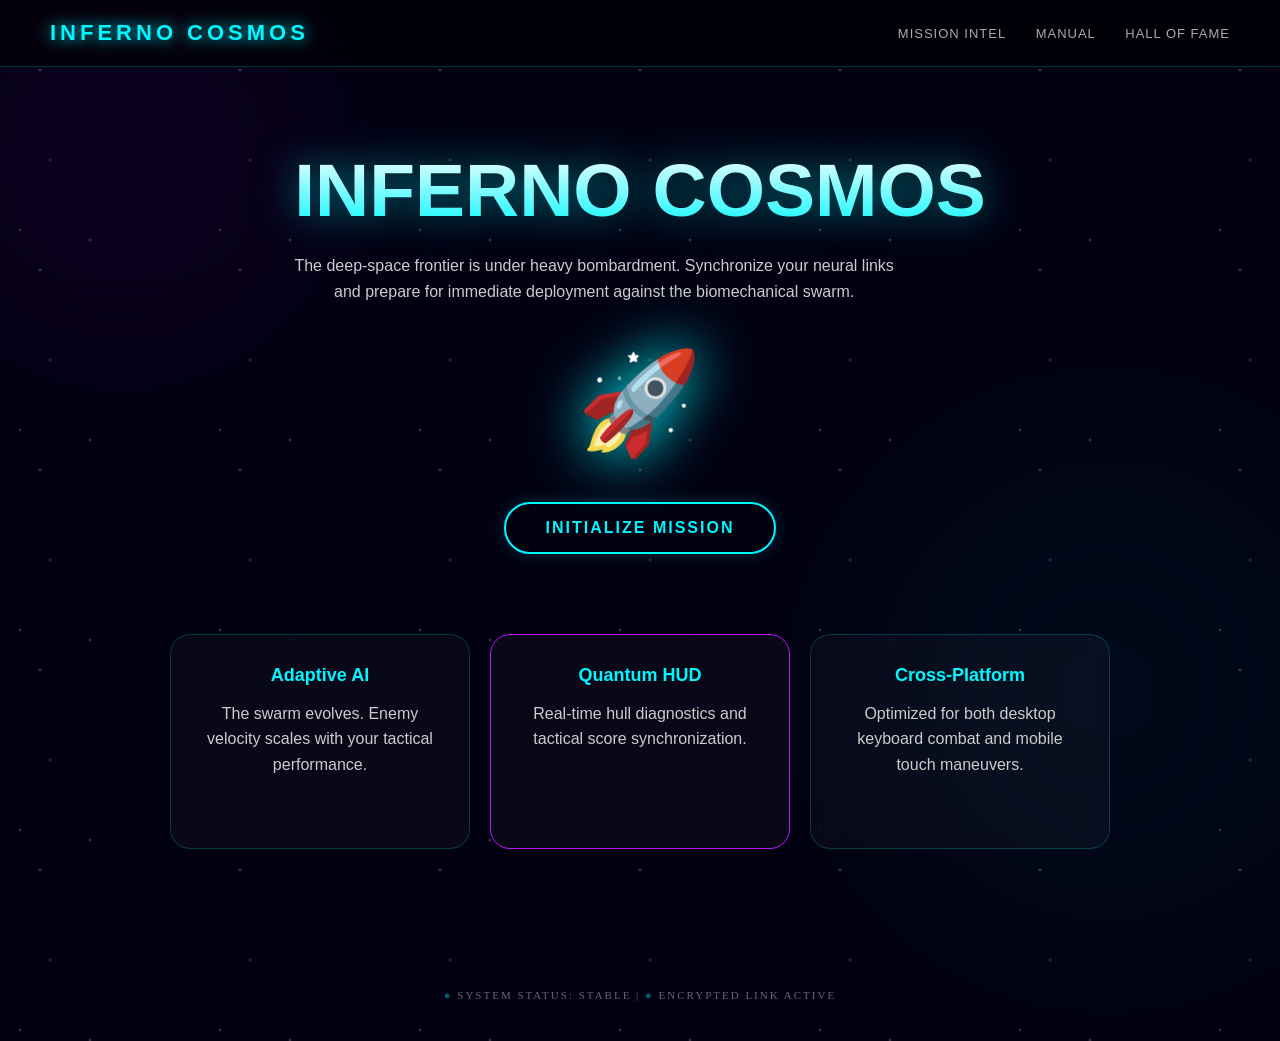
==== index.html @ 856f6557 "Update index.html" ====
<!DOCTYPE html>
<html lang="en">
<head>
    <meta charset="UTF-8">
    <meta name="viewport" content="width=device-width, initial-scale=1.0">
    <title>INFERNO COSMOS | Command Center</title>
    
    <link rel="stylesheet" href="style.css">
</head>
<body>

    <div class="orb orb1"></div>
    <div class="orb orb2"></div>

    <div class="navbar">
        <div class="logo">INFERNO COSMOS</div>
        <div class="nav-links">
            <a href="about.html">Mission Intel</a>
            <a href="controls.html">Manual</a>
            <a href="score.html">Hall of Fame</a>
        </div>
    </div>

    <section class="hero">
        <div class="hero-content">
            <h1>INFERNO COSMOS</h1>
            <p>
                The deep-space frontier is under heavy bombardment. 
                Synchronize your neural links and prepare for immediate deployment 
                against the biomechanical swarm.
            </p>
            
            <div class="jet-preview" style="margin: 40px auto; font-size: 100px; filter: drop-shadow(0 0 30px #00f7ff); animation: float 4s ease-in-out infinite;">
                🚀
            </div>

            <a href="Game.html" style="text-decoration: none;">
                <button class="cta-btn">INITIALIZE MISSION</button>
            </a>
        </div>

        <div class="card-container" style="margin-top: 80px;">
            <div class="card">
                <h3>Adaptive AI</h3>
                <p>The swarm evolves. Enemy velocity scales with your tactical performance.</p>
            </div>
            
            <div class="card" style="border-color: #bc13fe;">
                <h3>Quantum HUD</h3>
                <p>Real-time hull diagnostics and tactical score synchronization.</p>
            </div>

            <div class="card">
                <h3>Cross-Platform</h3>
                <p>Optimized for both desktop keyboard combat and mobile touch maneuvers.</p>
            </div>
        </div>
    </section>

    <footer style="margin-top: 60px; padding-bottom: 40px; opacity: 0.4; font-family: 'Orbitron'; font-size: 11px; text-align: center; letter-spacing: 2px;">
        <span style="color: #00f7ff;">●</span> SYSTEM STATUS: STABLE | <span style="color: #00f7ff;">●</span> ENCRYPTED LINK ACTIVE
    </footer>

</body>
</html>
---- style.css ----
/* Update these in your style.css if they aren't already there */

.hero-content {
    max-width: 800px;
    margin: 0 auto;
    animation: fadeIn 1.5s ease-out;
}

@keyframes fadeIn {
    from { opacity: 0; transform: translateY(20px); }
    to { opacity: 1; transform: translateY(0); }
}

/* Add a breathing animation to the start button */
.cta-btn {
    animation: pulseGlow 2s infinite alternate;
}

@keyframes pulseGlow {
    from { box-shadow: 0 0 15px rgba(0, 247, 255, 0.4); }
    to { box-shadow: 0 0 35px rgba(0, 247, 255, 0.8); }
}

/* Ensure the hero text is super crisp */
.hero h1 {
    font-family: 'Orbitron', sans-serif;
    text-transform: uppercase;
    font-size: clamp(40px, 8vw, 80px); /* Responsive sizing */
}

/* 🚀 INFERNO COSMOS - GLOBAL THEME */
@import url('https://fonts.googleapis.com/css2?family=Orbitron:wght@400;700&display=swap');

:root {
  --neon-cyan: #00f7ff;
  --neon-purple: #bc13fe;
  --deep-space: #020111;
  --nebula: rgba(188, 19, 254, 0.15);
  --glass: rgba(255, 255, 255, 0.03);
  --border: rgba(0, 247, 255, 0.2);
}

* {
  margin: 0;
  padding: 0;
  box-sizing: border-box;
}

body {
  font-family: 'Orbitron', sans-serif;
  background: var(--deep-space);
  color: white;
  overflow-x: hidden;
  min-height: 100vh;
}

/* 🌌 DEEP SPACE BACKGROUND ANIMATION */
body::before {
  content: "";
  position: fixed;
  top: 0; left: 0;
  width: 200%; height: 200%;
  background-image: 
    radial-gradient(2px 2px at 20px 30px, #eee, rgba(0,0,0,0)),
    radial-gradient(2px 2px at 40px 70px, #fff, rgba(0,0,0,0)),
    radial-gradient(2px 2px at 50px 160px, #ddd, rgba(0,0,0,0)),
    radial-gradient(2px 2px at 90px 40px, #fff, rgba(0,0,0,0));
  background-size: 200px 200px;
  animation: spaceMove 100s linear infinite;
  opacity: 0.3;
  z-index: -3;
}

@keyframes spaceMove {
  from { transform: translateY(0); }
  to { transform: translateY(-50%); }
}

/* 💫 FLOATING NEBULA ORBS */
.orb {
  position: fixed;
  border-radius: 50%;
  filter: blur(80px);
  z-index: -2;
  opacity: 0.5;
  animation: drift 20s ease-in-out infinite alternate;
}

.orb1 {
  width: 500px; height: 500px;
  background: radial-gradient(circle, var(--nebula), transparent);
  top: -10%; left: -10%;
}

.orb2 {
  width: 600px; height: 600px;
  background: radial-gradient(circle, rgba(0, 247, 255, 0.1), transparent);
  bottom: -10%; right: -10%;
}

@keyframes drift {
  from { transform: translate(0, 0) scale(1); }
  to { transform: translate(50px, 100px) scale(1.1); }
}

/* ✨ CYBER NAVBAR */
.navbar {
  display: flex;
  justify-content: space-between;
  align-items: center;
  padding: 20px 50px;
  background: rgba(0, 0, 0, 0.5);
  backdrop-filter: blur(15px);
  border-bottom: 1px solid var(--border);
  position: sticky;
  top: 0;
  z-index: 100;
}

.logo {
  font-size: 22px;
  font-weight: 700;
  letter-spacing: 4px;
  color: var(--neon-cyan);
  text-shadow: 0 0 15px var(--neon-cyan);
}

.nav-links a {
  color: #aaa;
  text-decoration: none;
  margin-left: 25px;
  font-size: 13px;
  text-transform: uppercase;
  transition: 0.3s;
  letter-spacing: 1px;
}

.nav-links a:hover {
  color: var(--neon-cyan);
  text-shadow: 0 0 10px var(--neon-cyan);
}

/* 🚀 HERO SECTION */
.hero {
  display: flex;
  flex-direction: column;
  align-items: center;
  justify-content: center;
  padding: 80px 20px;
  text-align: center;
}

.hero h1 {
  font-size: clamp(30px, 10vw, 75px);
  background: linear-gradient(to bottom, #fff, var(--neon-cyan));
  -webkit-background-clip: text;
  -webkit-text-fill-color: transparent;
  margin-bottom: 20px;
  filter: drop-shadow(0 0 20px rgba(0, 247, 255, 0.5));
}

.hero p {
  color: #ccc;
  max-width: 600px;
  line-height: 1.6;
  margin-bottom: 40px;
}

/* 🧊 GLASS-MORPHISM CARDS */
.card-container {
  display: flex;
  gap: 20px;
  flex-wrap: wrap;
  justify-content: center;
}

.card {
  background: var(--glass);
  backdrop-filter: blur(10px);
  border: 1px solid var(--border);
  padding: 30px;
  border-radius: 20px;
  width: 300px;
  transition: 0.4s cubic-bezier(0.175, 0.885, 0.32, 1.275);
  position: relative;
  overflow: hidden;
}

.card::before {
  content: "";
  position: absolute;
  top: 0; left: -100%;
  width: 100%; height: 100%;
  background: linear-gradient(90deg, transparent, rgba(255,255,255,0.1), transparent);
  transition: 0.5s;
}

.card:hover::before { left: 100%; }

.card:hover {
  transform: translateY(-10px);
  border-color: var(--neon-cyan);
  box-shadow: 0 10px 30px rgba(0, 247, 255, 0.2);
}

.card h3 {
  color: var(--neon-cyan);
  margin-bottom: 15px;
  font-size: 18px;
}

/* 🔘 NEON BUTTON */
.cta-btn {
  background: transparent;
  color: var(--neon-cyan);
  border: 2px solid var(--neon-cyan);
  padding: 15px 40px;
  font-family: 'Orbitron', sans-serif;
  font-weight: bold;
  font-size: 16px;
  border-radius: 50px;
  cursor: pointer;
  transition: 0.3s;
  text-transform: uppercase;
  letter-spacing: 2px;
  box-shadow: 0 0 15px rgba(0, 247, 255, 0.2);
}

.cta-btn:hover {
  background: var(--neon-cyan);
  color: black;
  box-shadow: 0 0 40px var(--neon-cyan);
  transform: scale(1.05);
}

/* 📱 MOBILE RESPONSIVENESS */
@media (max-width: 768px) {
  .navbar {
    padding: 15px 20px;
    flex-direction: column;
    gap: 15px;
  }
  
  .nav-links a {
    margin: 0 10px;
    font-size: 11px;
  }
  
  .hero { padding: 40px 15px; }
}
  text-shadow: 0 0 10px var(--neon-cyan);
}
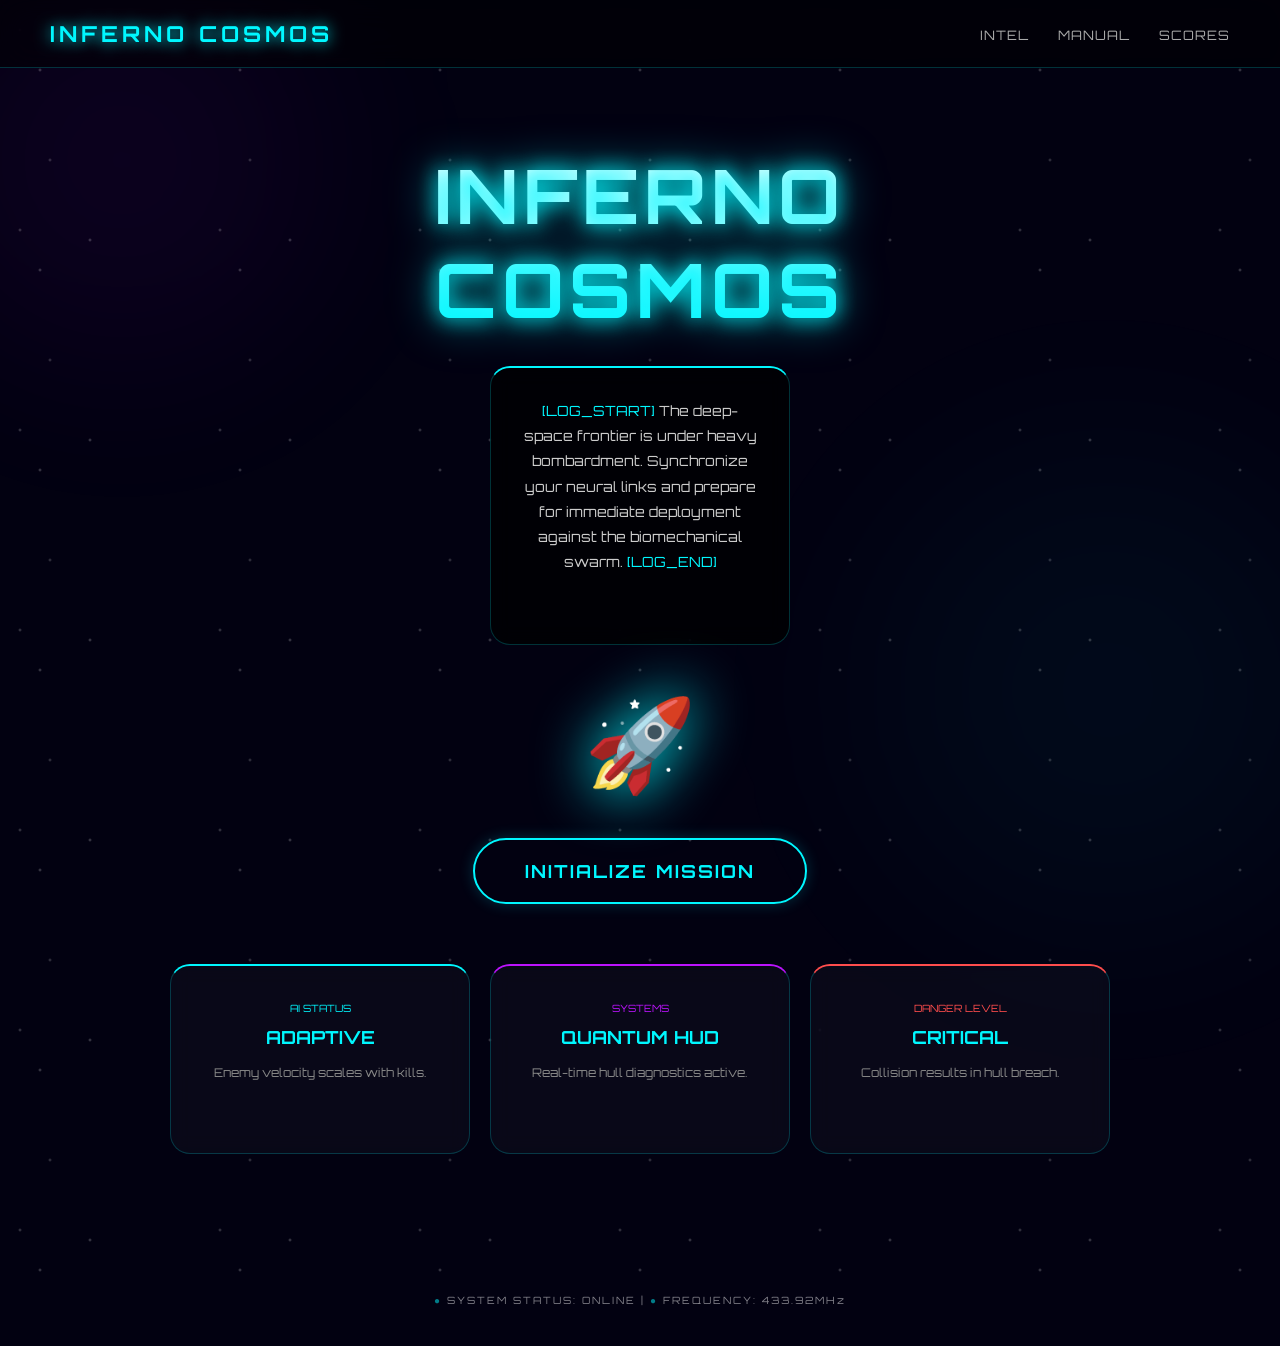
==== commit 6805df65: "Update index.html" ====
--- a/index.html
+++ b/index.html
@@ -3,8 +3,9 @@
 <head>
     <meta charset="UTF-8">
     <meta name="viewport" content="width=device-width, initial-scale=1.0">
-    <title>INFERNO COSMOS | Command Center</title>
+    <title>INFERNO COSMOS | Deployment</title>
     
+    <link href="https://fonts.googleapis.com/css2?family=Orbitron:wght@400;700&display=swap" rel="stylesheet">
     <link rel="stylesheet" href="style.css">
 </head>
 <body>
@@ -15,52 +16,66 @@
     <div class="navbar">
         <div class="logo">INFERNO COSMOS</div>
         <div class="nav-links">
-            <a href="about.html">Mission Intel</a>
+            <a href="about.html">Intel</a>
             <a href="controls.html">Manual</a>
-            <a href="score.html">Hall of Fame</a>
+            <a href="score.html">Scores</a>
         </div>
     </div>
 
     <section class="hero">
         <div class="hero-content">
-            <h1>INFERNO COSMOS</h1>
-            <p>
-                The deep-space frontier is under heavy bombardment. 
-                Synchronize your neural links and prepare for immediate deployment 
-                against the biomechanical swarm.
-            </p>
+            <h1 style="text-shadow: 0 0 20px #00f7ff; letter-spacing: 5px;">INFERNO COSMOS</h1>
             
-            <div class="jet-preview" style="margin: 40px auto; font-size: 100px; filter: drop-shadow(0 0 30px #00f7ff); animation: float 4s ease-in-out infinite;">
+            <div class="card" style="margin: 30px auto; max-width: 600px; background: rgba(0,0,0,0.7); border-top: 2px solid #00f7ff;">
+                <p style="font-size: 14px; line-height: 1.8; color: #ccc;">
+                    <span style="color: #00f7ff;">[LOG_START]</span> 
+                    The deep-space frontier is under heavy bombardment. Synchronize your neural links and prepare for immediate deployment against the biomechanical swarm.
+                    <span style="color: #00f7ff;">[LOG_END]</span>
+                </p>
+            </div>
+            
+            <div class="jet-preview" style="margin: 40px auto; font-size: 90px; filter: drop-shadow(0 0 30px #00f7ff); animation: shipFloat 3s ease-in-out infinite;">
                 🚀
             </div>
 
-            <a href="Game.html" style="text-decoration: none;">
-                <button class="cta-btn">INITIALIZE MISSION</button>
+            <a href="game.html" style="text-decoration: none;">
+                <button class="cta-btn" style="padding: 20px 50px; font-size: 18px;">INITIALIZE MISSION</button>
             </a>
         </div>
 
-        <div class="card-container" style="margin-top: 80px;">
-            <div class="card">
-                <h3>Adaptive AI</h3>
-                <p>The swarm evolves. Enemy velocity scales with your tactical performance.</p>
+        <div class="card-container" style="margin-top: 60px;">
+            <div class="card" style="border-top: 2px solid #00f7ff;">
+                <span class="hud-label" style="font-size: 10px; color: #00f7ff;">AI STATUS</span>
+                <h3 style="margin-top: 10px;">ADAPTIVE</h3>
+                <p style="font-size: 12px; color: #888;">Enemy velocity scales with kills.</p>
             </div>
             
-            <div class="card" style="border-color: #bc13fe;">
-                <h3>Quantum HUD</h3>
-                <p>Real-time hull diagnostics and tactical score synchronization.</p>
+            <div class="card" style="border-top: 2px solid #bc13fe;">
+                <span class="hud-label" style="font-size: 10px; color: #bc13fe;">SYSTEMS</span>
+                <h3 style="margin-top: 10px;">QUANTUM HUD</h3>
+                <p style="font-size: 12px; color: #888;">Real-time hull diagnostics active.</p>
             </div>
 
-            <div class="card">
-                <h3>Cross-Platform</h3>
-                <p>Optimized for both desktop keyboard combat and mobile touch maneuvers.</p>
+            <div class="card" style="border-top: 2px solid #ff4d4d;">
+                <span class="hud-label" style="font-size: 10px; color: #ff4d4d;">DANGER LEVEL</span>
+                <h3 style="margin-top: 10px;">CRITICAL</h3>
+                <p style="font-size: 12px; color: #888;">Collision results in hull breach.</p>
             </div>
         </div>
     </section>
 
-    <footer style="margin-top: 60px; padding-bottom: 40px; opacity: 0.4; font-family: 'Orbitron'; font-size: 11px; text-align: center; letter-spacing: 2px;">
-        <span style="color: #00f7ff;">●</span> SYSTEM STATUS: STABLE | <span style="color: #00f7ff;">●</span> ENCRYPTED LINK ACTIVE
+    <footer style="margin-top: 60px; padding-bottom: 40px; opacity: 0.5; font-family: 'Orbitron'; font-size: 10px; text-align: center; letter-spacing: 2px;">
+        <span style="color: #00f7ff;">●</span> SYSTEM STATUS: ONLINE | <span style="color: #00f7ff;">●</span> FREQUENCY: 433.92MHz
     </footer>
+
+    <style>
+        @keyframes shipFloat {
+            0%, 100% { transform: translateY(0) rotate(0deg); }
+            50% { transform: translateY(-20px) rotate(2deg); }
+        }
+    </style>
 
 </body>
 </html>
+
 
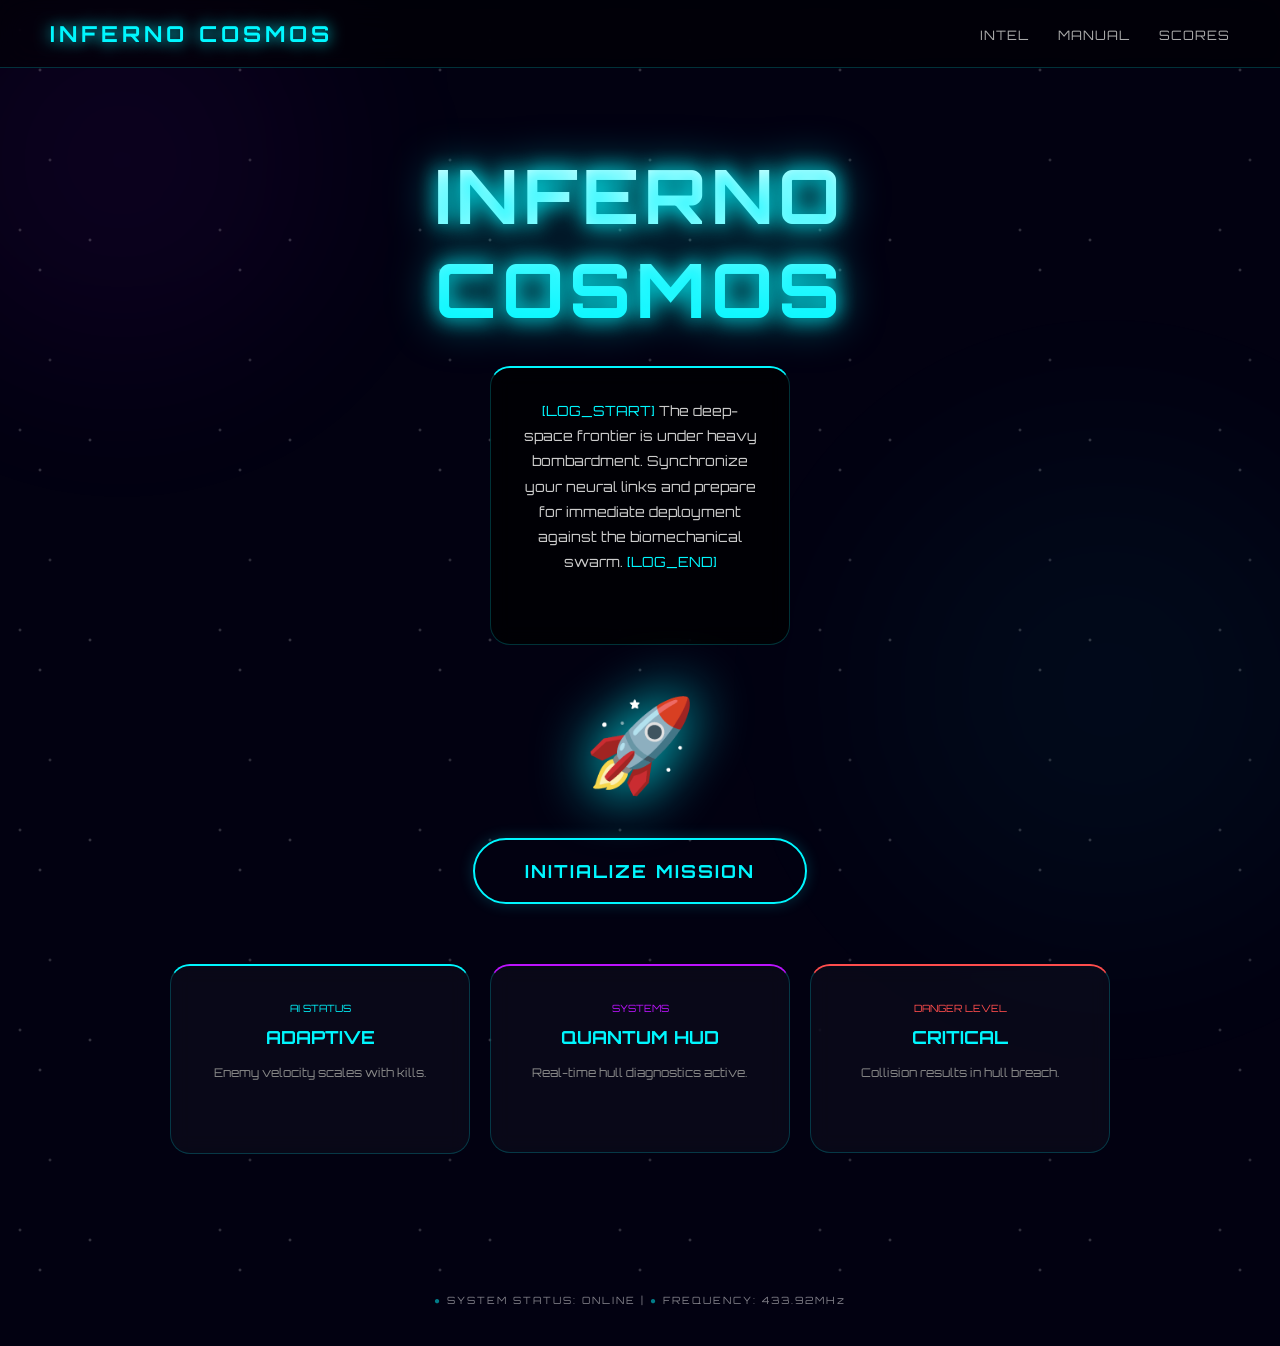
==== commit 9ef94ac8: "Update index.html" ====
--- a/index.html
+++ b/index.html
@@ -38,7 +38,7 @@
                 🚀
             </div>
 
-            <a href="game.html" style="text-decoration: none;">
+            <a href="Game.html" style="text-decoration: none;">
                 <button class="cta-btn" style="padding: 20px 50px; font-size: 18px;">INITIALIZE MISSION</button>
             </a>
         </div>
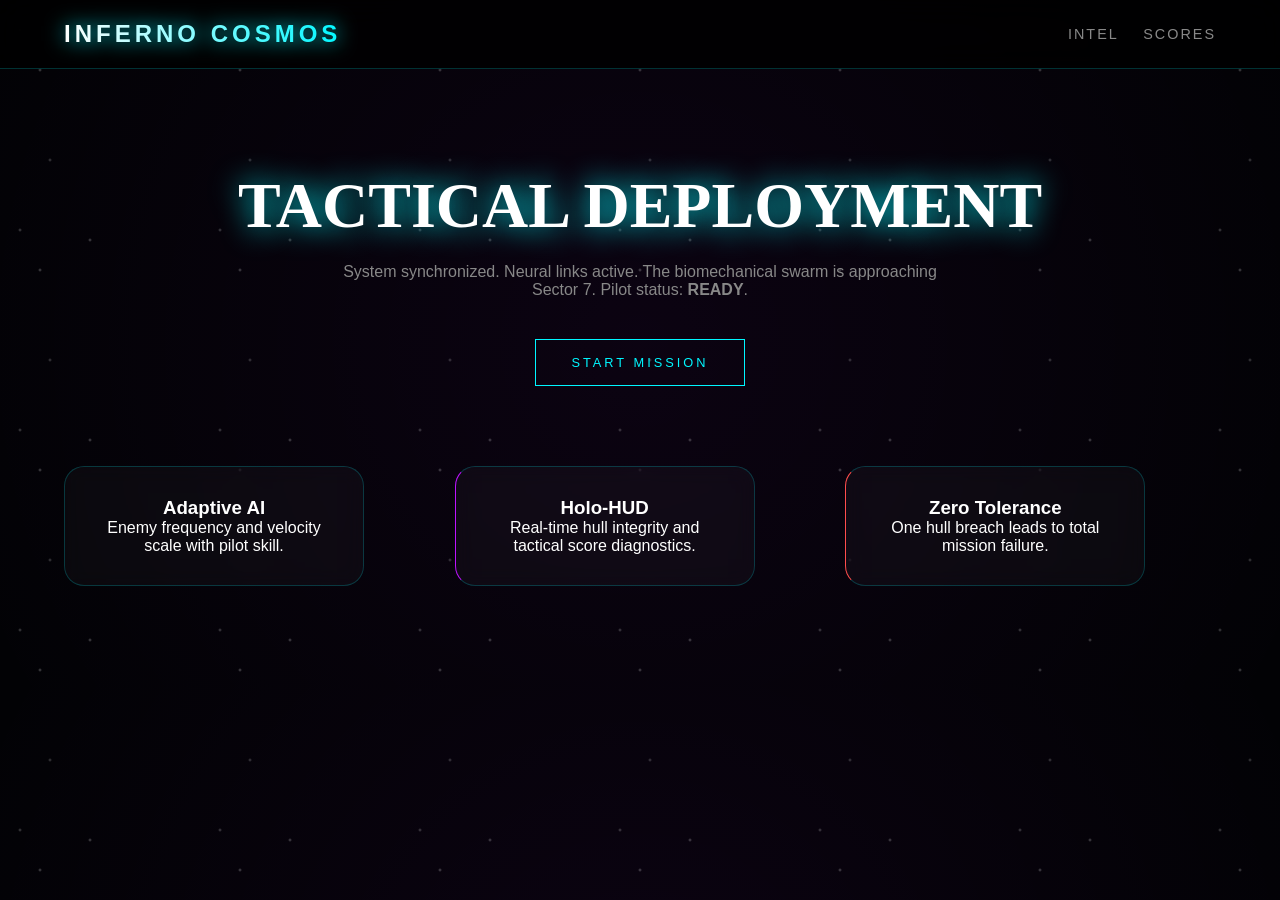
==== commit b7d102a9: "Update index.html" ====
--- a/index.html
+++ b/index.html
@@ -1,81 +1,40 @@
-<!DOCTYPE html>
-<html lang="en">
-<head>
-    <meta charset="UTF-8">
-    <meta name="viewport" content="width=device-width, initial-scale=1.0">
-    <title>INFERNO COSMOS | Deployment</title>
-    
-    <link href="https://fonts.googleapis.com/css2?family=Orbitron:wght@400;700&display=swap" rel="stylesheet">
-    <link rel="stylesheet" href="style.css">
-</head>
-<body>
-
-    <div class="orb orb1"></div>
-    <div class="orb orb2"></div>
-
-    <div class="navbar">
-        <div class="logo">INFERNO COSMOS</div>
-        <div class="nav-links">
-            <a href="about.html">Intel</a>
-            <a href="controls.html">Manual</a>
-            <a href="score.html">Scores</a>
-        </div>
-    </div>
-
-    <section class="hero">
-        <div class="hero-content">
-            <h1 style="text-shadow: 0 0 20px #00f7ff; letter-spacing: 5px;">INFERNO COSMOS</h1>
-            
-            <div class="card" style="margin: 30px auto; max-width: 600px; background: rgba(0,0,0,0.7); border-top: 2px solid #00f7ff;">
-                <p style="font-size: 14px; line-height: 1.8; color: #ccc;">
-                    <span style="color: #00f7ff;">[LOG_START]</span> 
-                    The deep-space frontier is under heavy bombardment. Synchronize your neural links and prepare for immediate deployment against the biomechanical swarm.
-                    <span style="color: #00f7ff;">[LOG_END]</span>
-                </p>
-            </div>
-            
-            <div class="jet-preview" style="margin: 40px auto; font-size: 90px; filter: drop-shadow(0 0 30px #00f7ff); animation: shipFloat 3s ease-in-out infinite;">
-                🚀
-            </div>
-
-            <a href="Game.html" style="text-decoration: none;">
-                <button class="cta-btn" style="padding: 20px 50px; font-size: 18px;">INITIALIZE MISSION</button>
-            </a>
-        </div>
-
-        <div class="card-container" style="margin-top: 60px;">
-            <div class="card" style="border-top: 2px solid #00f7ff;">
-                <span class="hud-label" style="font-size: 10px; color: #00f7ff;">AI STATUS</span>
-                <h3 style="margin-top: 10px;">ADAPTIVE</h3>
-                <p style="font-size: 12px; color: #888;">Enemy velocity scales with kills.</p>
-            </div>
-            
-            <div class="card" style="border-top: 2px solid #bc13fe;">
-                <span class="hud-label" style="font-size: 10px; color: #bc13fe;">SYSTEMS</span>
-                <h3 style="margin-top: 10px;">QUANTUM HUD</h3>
-                <p style="font-size: 12px; color: #888;">Real-time hull diagnostics active.</p>
-            </div>
-
-            <div class="card" style="border-top: 2px solid #ff4d4d;">
-                <span class="hud-label" style="font-size: 10px; color: #ff4d4d;">DANGER LEVEL</span>
-                <h3 style="margin-top: 10px;">CRITICAL</h3>
-                <p style="font-size: 12px; color: #888;">Collision results in hull breach.</p>
-            </div>
-        </div>
-    </section>
-
-    <footer style="margin-top: 60px; padding-bottom: 40px; opacity: 0.5; font-family: 'Orbitron'; font-size: 10px; text-align: center; letter-spacing: 2px;">
-        <span style="color: #00f7ff;">●</span> SYSTEM STATUS: ONLINE | <span style="color: #00f7ff;">●</span> FREQUENCY: 433.92MHz
-    </footer>
-
-    <style>
-        @keyframes shipFloat {
-            0%, 100% { transform: translateY(0) rotate(0deg); }
-            50% { transform: translateY(-20px) rotate(2deg); }
-        }
-    </style>
-
-</body>
-</html>
-
+<!DOCTYPE html>
+<html lang="en">
+<head>
+    <meta charset="UTF-8">
+    <meta name="viewport" content="width=device-width, initial-scale=1.0">
+    <title>INFERNO COSMOS | Home</title>
+    <link rel="stylesheet" href="style.css">
+</head>
+<body>
+    <nav class="navbar">
+        <div class="logo">INFERNO COSMOS</div>
+        <div class="nav-links">
+            <a href="about.html">Intel</a>
+            <a href="score.html">Scores</a>
+        </div>
+    </nav>
 
+    <main style="padding: 100px 5%; text-align: center;">
+        <h1 style="font-family: 'Orbitron'; font-size: 4rem; margin-bottom: 20px; text-shadow: 0 0 30px var(--neon-cyan);">TACTICAL DEPLOYMENT</h1>
+        <p style="color: #888; max-width: 600px; margin: 0 auto 40px;">System synchronized. Neural links active. The biomechanical swarm is approaching Sector 7. Pilot status: <strong>READY</strong>.</p>
+        
+        <a href="Game.html"><button class="cta-btn">Start Mission</button></a>
+
+        <div style="display: grid; grid-template-columns: repeat(auto-fit, minmax(250px, 1fr)); gap: 20px; margin-top: 80px;">
+            <div class="card">
+                <h3>Adaptive AI</h3>
+                <p>Enemy frequency and velocity scale with pilot skill.</p>
+            </div>
+            <div class="card" style="border-left-color: var(--neon-purple);">
+                <h3>Holo-HUD</h3>
+                <p>Real-time hull integrity and tactical score diagnostics.</p>
+            </div>
+            <div class="card" style="border-left-color: var(--neon-red);">
+                <h3>Zero Tolerance</h3>
+                <p>One hull breach leads to total mission failure.</p>
+            </div>
+        </div>
+    </main>
+</body>
+</html>
--- a/style.css
+++ b/style.css
@@ -28,30 +28,51 @@
     font-size: clamp(40px, 8vw, 80px); /* Responsive sizing */
 }
 
-/* 🚀 INFERNO COSMOS - GLOBAL THEME */
-@import url('https://fonts.googleapis.com/css2?family=Orbitron:wght@400;700&display=swap');
+@import url('https://fonts.googleapis.com/css2?family=Orbitron:wght@400;700&family=Rajdhani:wght@300;500;700&display=swap');
 
 :root {
   --neon-cyan: #00f7ff;
   --neon-purple: #bc13fe;
-  --deep-space: #020111;
-  --nebula: rgba(188, 19, 254, 0.15);
+  --neon-red: #ff4d4d;
+  --bg-dark: #020205;
   --glass: rgba(255, 255, 255, 0.03);
   --border: rgba(0, 247, 255, 0.2);
 }
 
-* {
-  margin: 0;
-  padding: 0;
-  box-sizing: border-box;
-}
+* { margin: 0; padding: 0; box-sizing: border-box; cursor: crosshair; }
 
 body {
-  font-family: 'Orbitron', sans-serif;
-  background: var(--deep-space);
+  background: var(--bg-dark);
+  font-family: 'Rajdhani', sans-serif;
   color: white;
   overflow-x: hidden;
-  min-height: 100vh;
+  background-image: 
+    radial-gradient(circle at 50% 50%, rgba(188, 19, 254, 0.05), transparent),
+    url('https://www.transparenttextures.com/patterns/stardust.png');
+}
+
+/* 🌌 NEXT-LEVEL NAVBAR */
+.navbar {
+  display: flex;
+  justify-content: space-between;
+  align-items: center;
+  padding: 20px 5%;
+  background: rgba(0, 0, 0, 0.8);
+  backdrop-filter: blur(15px);
+  border-bottom: 1px solid var(--border);
+  position: sticky;
+  top: 0; z-index: 1000;
+}
+
+.logo {
+  font-family: 'Orbitron', sans-serif;
+  font-weight: 700;
+  font-size: 1.5rem;
+  letter-spacing: 4px;
+  background: linear-gradient(to right, #fff, var(--neon-cyan));
+  -webkit-background-clip: text;
+  -webkit-text-fill-color: transparent;
+  filter: drop-shadow(0 0 10px var(--neon-cyan));
 }
 
 /* 🌌 DEEP SPACE BACKGROUND ANIMATION */
@@ -103,42 +124,31 @@
   to { transform: translate(50px, 100px) scale(1.1); }
 }
 
-/* ✨ CYBER NAVBAR */
-.navbar {
-  display: flex;
-  justify-content: space-between;
-  align-items: center;
-  padding: 20px 50px;
-  background: rgba(0, 0, 0, 0.5);
-  backdrop-filter: blur(15px);
-  border-bottom: 1px solid var(--border);
-  position: sticky;
-  top: 0;
-  z-index: 100;
-}
-
-.logo {
-  font-size: 22px;
-  font-weight: 700;
-  letter-spacing: 4px;
-  color: var(--neon-cyan);
-  text-shadow: 0 0 15px var(--neon-cyan);
-}
+
 
 .nav-links a {
-  color: #aaa;
+  color: #888;
   text-decoration: none;
-  margin-left: 25px;
-  font-size: 13px;
+  margin-left: 20px;
+  font-size: 0.9rem;
   text-transform: uppercase;
   transition: 0.3s;
-  letter-spacing: 1px;
-}
-
-.nav-links a:hover {
-  color: var(--neon-cyan);
-  text-shadow: 0 0 10px var(--neon-cyan);
-}
+  letter-spacing: 2px;
+}
+
+.nav-links a:hover { color: var(--neon-cyan); text-shadow: 0 0 10px var(--neon-cyan); }
+
+/* 🛸 GLASS CARDS */
+.card {
+  background: var(--glass);
+  backdrop-filter: blur(10px);
+  border: 1px solid var(--border);
+  border-left: 4px solid var(--neon-cyan);
+  padding: 25px;
+  border-radius: 4px;
+  transition: 0.3s;
+}
+
 
 /* 🚀 HERO SECTION */
 .hero {
@@ -198,41 +208,33 @@
 .card:hover::before { left: 100%; }
 
 .card:hover {
-  transform: translateY(-10px);
-  border-color: var(--neon-cyan);
-  box-shadow: 0 10px 30px rgba(0, 247, 255, 0.2);
-}
-
-.card h3 {
-  color: var(--neon-cyan);
-  margin-bottom: 15px;
-  font-size: 18px;
-}
-
-/* 🔘 NEON BUTTON */
+  background: rgba(0, 247, 255, 0.05);
+  transform: translateY(-5px);
+  box-shadow: 0 0 30px rgba(0, 247, 255, 0.1);
+}
+
+/* 🔘 TACTICAL BUTTON */
 .cta-btn {
   background: transparent;
   color: var(--neon-cyan);
-  border: 2px solid var(--neon-cyan);
-  padding: 15px 40px;
+  border: 1px solid var(--neon-cyan);
+  padding: 15px 35px;
   font-family: 'Orbitron', sans-serif;
-  font-weight: bold;
-  font-size: 16px;
-  border-radius: 50px;
-  cursor: pointer;
+  font-size: 0.8rem;
+  letter-spacing: 3px;
+  text-transform: uppercase;
+  position: relative;
+  overflow: hidden;
   transition: 0.3s;
-  text-transform: uppercase;
-  letter-spacing: 2px;
-  box-shadow: 0 0 15px rgba(0, 247, 255, 0.2);
-}
+}
+/* 🔘 NEON BUTTON */
+
 
 .cta-btn:hover {
   background: var(--neon-cyan);
-  color: black;
-  box-shadow: 0 0 40px var(--neon-cyan);
-  transform: scale(1.05);
-}
-
+  color: #000;
+  box-shadow: 0 0 20px var(--neon-cyan);
+}
 /* 📱 MOBILE RESPONSIVENESS */
 @media (max-width: 768px) {
   .navbar {
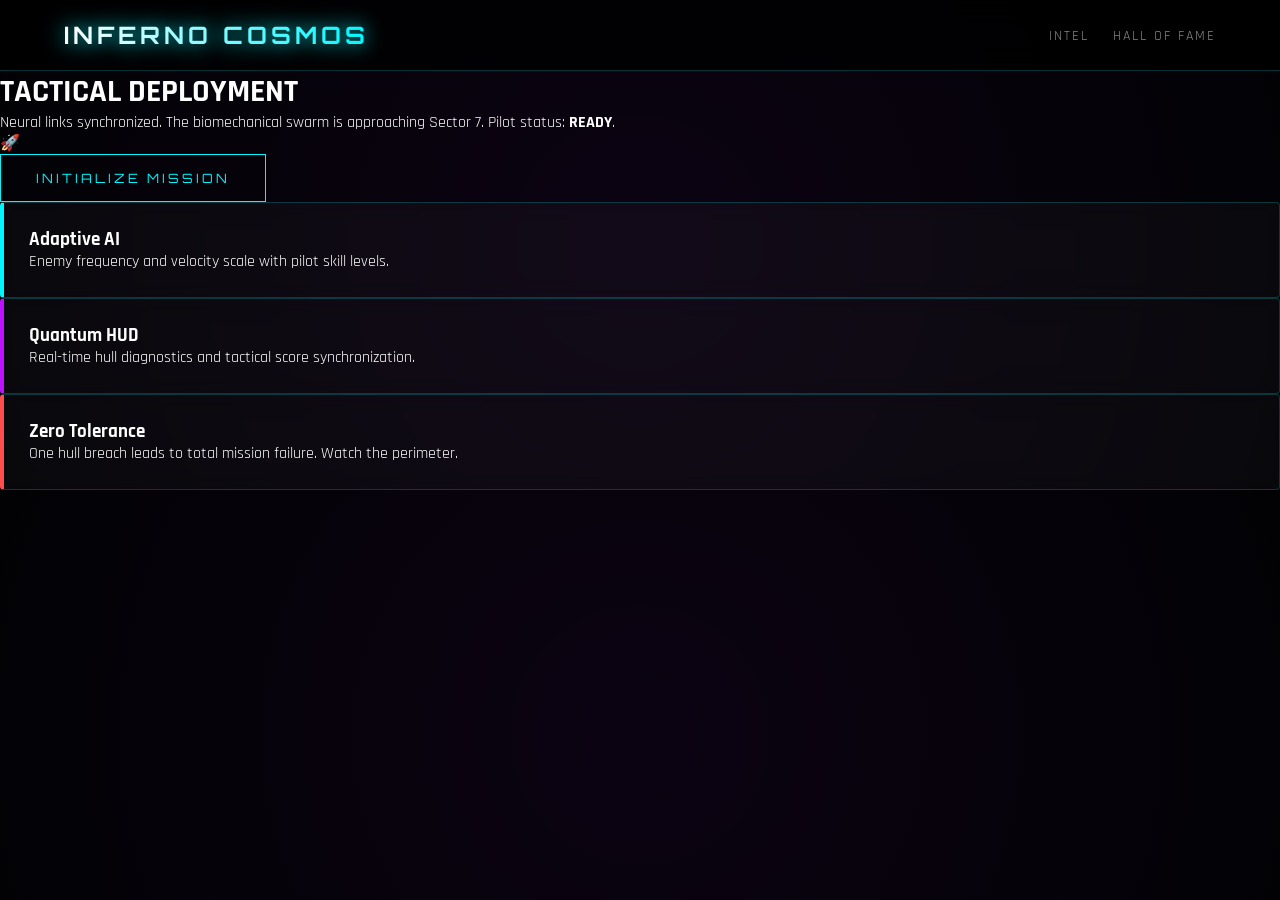
==== commit cb878d09: "Update index.html" ====
--- a/index.html
+++ b/index.html
@@ -3,36 +3,45 @@
 <head>
     <meta charset="UTF-8">
     <meta name="viewport" content="width=device-width, initial-scale=1.0">
-    <title>INFERNO COSMOS | Home</title>
+    <title>INFERNO COSMOS | Command Center</title>
     <link rel="stylesheet" href="style.css">
 </head>
 <body>
+    <div class="stars"></div>
+    <div class="twinkling"></div>
+
     <nav class="navbar">
         <div class="logo">INFERNO COSMOS</div>
         <div class="nav-links">
             <a href="about.html">Intel</a>
-            <a href="score.html">Scores</a>
+            <a href="score.html">Hall of Fame</a>
         </div>
     </nav>
 
-    <main style="padding: 100px 5%; text-align: center;">
-        <h1 style="font-family: 'Orbitron'; font-size: 4rem; margin-bottom: 20px; text-shadow: 0 0 30px var(--neon-cyan);">TACTICAL DEPLOYMENT</h1>
-        <p style="color: #888; max-width: 600px; margin: 0 auto 40px;">System synchronized. Neural links active. The biomechanical swarm is approaching Sector 7. Pilot status: <strong>READY</strong>.</p>
-        
-        <a href="Game.html"><button class="cta-btn">Start Mission</button></a>
+    <main class="hero">
+        <div class="hero-content">
+            <h1 class="glitch" data-text="TACTICAL DEPLOYMENT">TACTICAL DEPLOYMENT</h1>
+            <p>Neural links synchronized. The biomechanical swarm is approaching Sector 7. Pilot status: <strong>READY</strong>.</p>
+            
+            <div class="jet-preview">🚀</div>
 
-        <div style="display: grid; grid-template-columns: repeat(auto-fit, minmax(250px, 1fr)); gap: 20px; margin-top: 80px;">
+            <a href="Game.html" style="text-decoration: none;">
+                <button class="cta-btn">INITIALIZE MISSION</button>
+            </a>
+        </div>
+
+        <div class="card-container">
             <div class="card">
                 <h3>Adaptive AI</h3>
-                <p>Enemy frequency and velocity scale with pilot skill.</p>
+                <p>Enemy frequency and velocity scale with pilot skill levels.</p>
             </div>
-            <div class="card" style="border-left-color: var(--neon-purple);">
-                <h3>Holo-HUD</h3>
-                <p>Real-time hull integrity and tactical score diagnostics.</p>
+            <div class="card" style="border-left-color: #bc13fe;">
+                <h3>Quantum HUD</h3>
+                <p>Real-time hull diagnostics and tactical score synchronization.</p>
             </div>
-            <div class="card" style="border-left-color: var(--neon-red);">
+            <div class="card" style="border-left-color: #ff4d4d;">
                 <h3>Zero Tolerance</h3>
-                <p>One hull breach leads to total mission failure.</p>
+                <p>One hull breach leads to total mission failure. Watch the perimeter.</p>
             </div>
         </div>
     </main>
--- a/style.css
+++ b/style.css
@@ -1,33 +1,3 @@
-/* Update these in your style.css if they aren't already there */
-
-.hero-content {
-    max-width: 800px;
-    margin: 0 auto;
-    animation: fadeIn 1.5s ease-out;
-}
-
-@keyframes fadeIn {
-    from { opacity: 0; transform: translateY(20px); }
-    to { opacity: 1; transform: translateY(0); }
-}
-
-/* Add a breathing animation to the start button */
-.cta-btn {
-    animation: pulseGlow 2s infinite alternate;
-}
-
-@keyframes pulseGlow {
-    from { box-shadow: 0 0 15px rgba(0, 247, 255, 0.4); }
-    to { box-shadow: 0 0 35px rgba(0, 247, 255, 0.8); }
-}
-
-/* Ensure the hero text is super crisp */
-.hero h1 {
-    font-family: 'Orbitron', sans-serif;
-    text-transform: uppercase;
-    font-size: clamp(40px, 8vw, 80px); /* Responsive sizing */
-}
-
 @import url('https://fonts.googleapis.com/css2?family=Orbitron:wght@400;700&family=Rajdhani:wght@300;500;700&display=swap');
 
 :root {
@@ -75,57 +45,6 @@
   filter: drop-shadow(0 0 10px var(--neon-cyan));
 }
 
-/* 🌌 DEEP SPACE BACKGROUND ANIMATION */
-body::before {
-  content: "";
-  position: fixed;
-  top: 0; left: 0;
-  width: 200%; height: 200%;
-  background-image: 
-    radial-gradient(2px 2px at 20px 30px, #eee, rgba(0,0,0,0)),
-    radial-gradient(2px 2px at 40px 70px, #fff, rgba(0,0,0,0)),
-    radial-gradient(2px 2px at 50px 160px, #ddd, rgba(0,0,0,0)),
-    radial-gradient(2px 2px at 90px 40px, #fff, rgba(0,0,0,0));
-  background-size: 200px 200px;
-  animation: spaceMove 100s linear infinite;
-  opacity: 0.3;
-  z-index: -3;
-}
-
-@keyframes spaceMove {
-  from { transform: translateY(0); }
-  to { transform: translateY(-50%); }
-}
-
-/* 💫 FLOATING NEBULA ORBS */
-.orb {
-  position: fixed;
-  border-radius: 50%;
-  filter: blur(80px);
-  z-index: -2;
-  opacity: 0.5;
-  animation: drift 20s ease-in-out infinite alternate;
-}
-
-.orb1 {
-  width: 500px; height: 500px;
-  background: radial-gradient(circle, var(--nebula), transparent);
-  top: -10%; left: -10%;
-}
-
-.orb2 {
-  width: 600px; height: 600px;
-  background: radial-gradient(circle, rgba(0, 247, 255, 0.1), transparent);
-  bottom: -10%; right: -10%;
-}
-
-@keyframes drift {
-  from { transform: translate(0, 0) scale(1); }
-  to { transform: translate(50px, 100px) scale(1.1); }
-}
-
-
-
 .nav-links a {
   color: #888;
   text-decoration: none;
@@ -149,64 +68,6 @@
   transition: 0.3s;
 }
 
-
-/* 🚀 HERO SECTION */
-.hero {
-  display: flex;
-  flex-direction: column;
-  align-items: center;
-  justify-content: center;
-  padding: 80px 20px;
-  text-align: center;
-}
-
-.hero h1 {
-  font-size: clamp(30px, 10vw, 75px);
-  background: linear-gradient(to bottom, #fff, var(--neon-cyan));
-  -webkit-background-clip: text;
-  -webkit-text-fill-color: transparent;
-  margin-bottom: 20px;
-  filter: drop-shadow(0 0 20px rgba(0, 247, 255, 0.5));
-}
-
-.hero p {
-  color: #ccc;
-  max-width: 600px;
-  line-height: 1.6;
-  margin-bottom: 40px;
-}
-
-/* 🧊 GLASS-MORPHISM CARDS */
-.card-container {
-  display: flex;
-  gap: 20px;
-  flex-wrap: wrap;
-  justify-content: center;
-}
-
-.card {
-  background: var(--glass);
-  backdrop-filter: blur(10px);
-  border: 1px solid var(--border);
-  padding: 30px;
-  border-radius: 20px;
-  width: 300px;
-  transition: 0.4s cubic-bezier(0.175, 0.885, 0.32, 1.275);
-  position: relative;
-  overflow: hidden;
-}
-
-.card::before {
-  content: "";
-  position: absolute;
-  top: 0; left: -100%;
-  width: 100%; height: 100%;
-  background: linear-gradient(90deg, transparent, rgba(255,255,255,0.1), transparent);
-  transition: 0.5s;
-}
-
-.card:hover::before { left: 100%; }
-
 .card:hover {
   background: rgba(0, 247, 255, 0.05);
   transform: translateY(-5px);
@@ -227,28 +88,9 @@
   overflow: hidden;
   transition: 0.3s;
 }
-/* 🔘 NEON BUTTON */
-
 
 .cta-btn:hover {
   background: var(--neon-cyan);
   color: #000;
   box-shadow: 0 0 20px var(--neon-cyan);
 }
-/* 📱 MOBILE RESPONSIVENESS */
-@media (max-width: 768px) {
-  .navbar {
-    padding: 15px 20px;
-    flex-direction: column;
-    gap: 15px;
-  }
-  
-  .nav-links a {
-    margin: 0 10px;
-    font-size: 11px;
-  }
-  
-  .hero { padding: 40px 15px; }
-}
-  text-shadow: 0 0 10px var(--neon-cyan);
-}
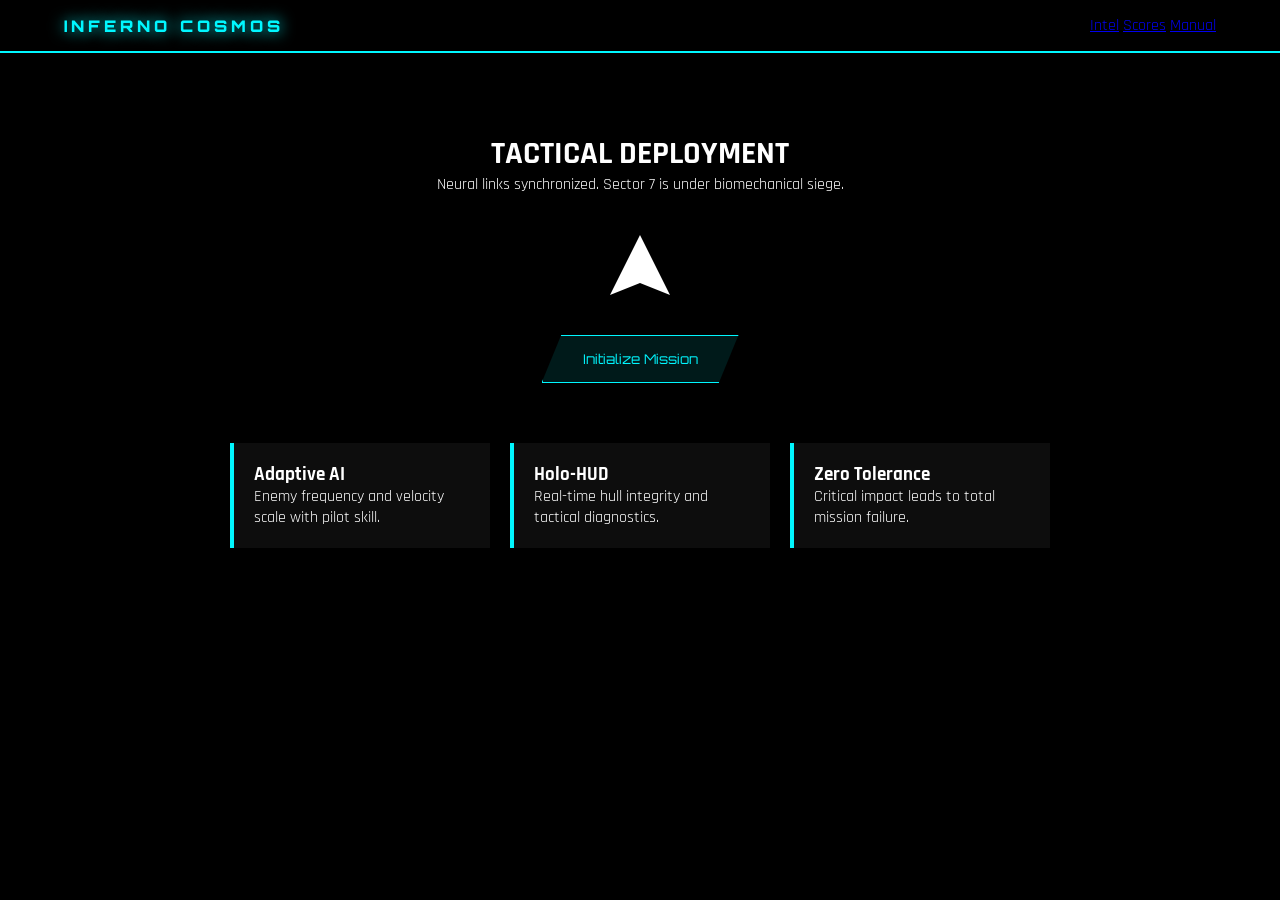
==== commit 6b73044b: "Update index.html" ====
--- a/index.html
+++ b/index.html
@@ -3,45 +3,42 @@
 <head>
     <meta charset="UTF-8">
     <meta name="viewport" content="width=device-width, initial-scale=1.0">
-    <title>INFERNO COSMOS | Command Center</title>
+    <title>INFERNO COSMOS | Home</title>
     <link rel="stylesheet" href="style.css">
 </head>
 <body>
     <div class="stars"></div>
-    <div class="twinkling"></div>
+    <div class="warp-drive"></div>
 
     <nav class="navbar">
         <div class="logo">INFERNO COSMOS</div>
         <div class="nav-links">
             <a href="about.html">Intel</a>
-            <a href="score.html">Hall of Fame</a>
+            <a href="score.html">Scores</a>
+            <a href="controls.html">Manual</a>
         </div>
     </nav>
 
     <main class="hero">
-        <div class="hero-content">
-            <h1 class="glitch" data-text="TACTICAL DEPLOYMENT">TACTICAL DEPLOYMENT</h1>
-            <p>Neural links synchronized. The biomechanical swarm is approaching Sector 7. Pilot status: <strong>READY</strong>.</p>
-            
-            <div class="jet-preview">🚀</div>
+        <h1 class="glitch-text">TACTICAL DEPLOYMENT</h1>
+        <p class="sub-text">Neural links synchronized. Sector 7 is under biomechanical siege.</p>
+        
+        <div class="jet-preview"></div>
 
-            <a href="Game.html" style="text-decoration: none;">
-                <button class="cta-btn">INITIALIZE MISSION</button>
-            </a>
-        </div>
+        <a href="Game.html"><button class="cta-btn">Initialize Mission</button></a>
 
         <div class="card-container">
             <div class="card">
                 <h3>Adaptive AI</h3>
-                <p>Enemy frequency and velocity scale with pilot skill levels.</p>
+                <p>Enemy frequency and velocity scale with pilot skill.</p>
             </div>
-            <div class="card" style="border-left-color: #bc13fe;">
-                <h3>Quantum HUD</h3>
-                <p>Real-time hull diagnostics and tactical score synchronization.</p>
+            <div class="card purple">
+                <h3>Holo-HUD</h3>
+                <p>Real-time hull integrity and tactical diagnostics.</p>
             </div>
-            <div class="card" style="border-left-color: #ff4d4d;">
+            <div class="card red">
                 <h3>Zero Tolerance</h3>
-                <p>One hull breach leads to total mission failure. Watch the perimeter.</p>
+                <p>Critical impact leads to total mission failure.</p>
             </div>
         </div>
     </main>
--- a/style.css
+++ b/style.css
@@ -1,96 +1,73 @@
-@import url('https://fonts.googleapis.com/css2?family=Orbitron:wght@400;700&family=Rajdhani:wght@300;500;700&display=swap');
+@import url('https://fonts.googleapis.com/css2?family=Orbitron:wght@400;900&family=Rajdhani:wght@500;700&display=swap');
 
 :root {
   --neon-cyan: #00f7ff;
   --neon-purple: #bc13fe;
   --neon-red: #ff4d4d;
   --bg-dark: #020205;
-  --glass: rgba(255, 255, 255, 0.03);
-  --border: rgba(0, 247, 255, 0.2);
 }
 
-* { margin: 0; padding: 0; box-sizing: border-box; cursor: crosshair; }
+* { margin: 0; padding: 0; box-sizing: border-box; }
 
 body {
   background: var(--bg-dark);
+  color: white;
   font-family: 'Rajdhani', sans-serif;
-  color: white;
-  overflow-x: hidden;
-  background-image: 
-    radial-gradient(circle at 50% 50%, rgba(188, 19, 254, 0.05), transparent),
-    url('https://www.transparenttextures.com/patterns/stardust.png');
+  overflow: hidden;
 }
 
-/* 🌌 NEXT-LEVEL NAVBAR */
+/* 🌌 SPACE EFFECTS */
+.stars {
+  position: fixed; top: 0; left: 0; width: 100%; height: 100%;
+  background: #000 url('https://www.transparenttextures.com/patterns/stardust.png') repeat;
+  z-index: -2;
+}
+
+.warp-drive {
+  position: fixed; top: 0; left: 0; width: 100%; height: 100%;
+  background: transparent url('https://www.transparenttextures.com/patterns/white-diamond.png') repeat;
+  opacity: 0.05; z-index: -1;
+  animation: warp 8s linear infinite;
+}
+
+@keyframes warp {
+  from { transform: scale(1) translateY(-1000px); }
+  to { transform: scale(1.2) translateY(1000px); }
+}
+
 .navbar {
-  display: flex;
-  justify-content: space-between;
-  align-items: center;
-  padding: 20px 5%;
-  background: rgba(0, 0, 0, 0.8);
-  backdrop-filter: blur(15px);
-  border-bottom: 1px solid var(--border);
-  position: sticky;
-  top: 0; z-index: 1000;
+  display: flex; justify-content: space-between; align-items: center;
+  padding: 15px 5%; background: rgba(0, 0, 0, 0.8);
+  backdrop-filter: blur(15px); border-bottom: 2px solid var(--neon-cyan);
 }
 
 .logo {
-  font-family: 'Orbitron', sans-serif;
-  font-weight: 700;
-  font-size: 1.5rem;
-  letter-spacing: 4px;
-  background: linear-gradient(to right, #fff, var(--neon-cyan));
-  -webkit-background-clip: text;
-  -webkit-text-fill-color: transparent;
-  filter: drop-shadow(0 0 10px var(--neon-cyan));
+  font-family: 'Orbitron'; font-weight: 900; color: var(--neon-cyan);
+  text-shadow: 0 0 15px var(--neon-cyan); letter-spacing: 4px;
 }
 
-.nav-links a {
-  color: #888;
-  text-decoration: none;
-  margin-left: 20px;
-  font-size: 0.9rem;
-  text-transform: uppercase;
-  transition: 0.3s;
-  letter-spacing: 2px;
+.hero { padding: 80px 5%; text-align: center; }
+
+.jet-preview {
+  width: 60px; height: 60px; margin: 40px auto;
+  background: white; clip-path: polygon(50% 0%, 100% 100%, 50% 80%, 0% 100%);
+  filter: drop-shadow(0 0 20px var(--neon-cyan));
+  animation: float 3s ease-in-out infinite;
 }
 
-.nav-links a:hover { color: var(--neon-cyan); text-shadow: 0 0 10px var(--neon-cyan); }
+@keyframes float { 0%, 100% { transform: translateY(0) rotate(0deg); } 50% { transform: translateY(-20px) rotate(5deg); } }
 
-/* 🛸 GLASS CARDS */
-.card {
-  background: var(--glass);
-  backdrop-filter: blur(10px);
-  border: 1px solid var(--border);
-  border-left: 4px solid var(--neon-cyan);
-  padding: 25px;
-  border-radius: 4px;
-  transition: 0.3s;
+.cta-btn {
+  background: rgba(0, 247, 255, 0.1); color: var(--neon-cyan);
+  border: 1px solid var(--neon-cyan); padding: 15px 40px;
+  font-family: 'Orbitron'; cursor: pointer; transition: 0.3s;
+  clip-path: polygon(10% 0, 100% 0, 90% 100%, 0 100%);
 }
 
-.card:hover {
-  background: rgba(0, 247, 255, 0.05);
-  transform: translateY(-5px);
-  box-shadow: 0 0 30px rgba(0, 247, 255, 0.1);
+.cta-btn:hover { background: var(--neon-cyan); color: #000; box-shadow: 0 0 30px var(--neon-cyan); }
+
+.card-container { display: flex; gap: 20px; justify-content: center; margin-top: 60px; flex-wrap: wrap; }
+.card {
+  background: rgba(255,255,255,0.05); border-left: 4px solid var(--neon-cyan);
+  padding: 20px; width: 260px; text-align: left; backdrop-filter: blur(10px);
 }
-
-/* 🔘 TACTICAL BUTTON */
-.cta-btn {
-  background: transparent;
-  color: var(--neon-cyan);
-  border: 1px solid var(--neon-cyan);
-  padding: 15px 35px;
-  font-family: 'Orbitron', sans-serif;
-  font-size: 0.8rem;
-  letter-spacing: 3px;
-  text-transform: uppercase;
-  position: relative;
-  overflow: hidden;
-  transition: 0.3s;
-}
-
-.cta-btn:hover {
-  background: var(--neon-cyan);
-  color: #000;
-  box-shadow: 0 0 20px var(--neon-cyan);
-}
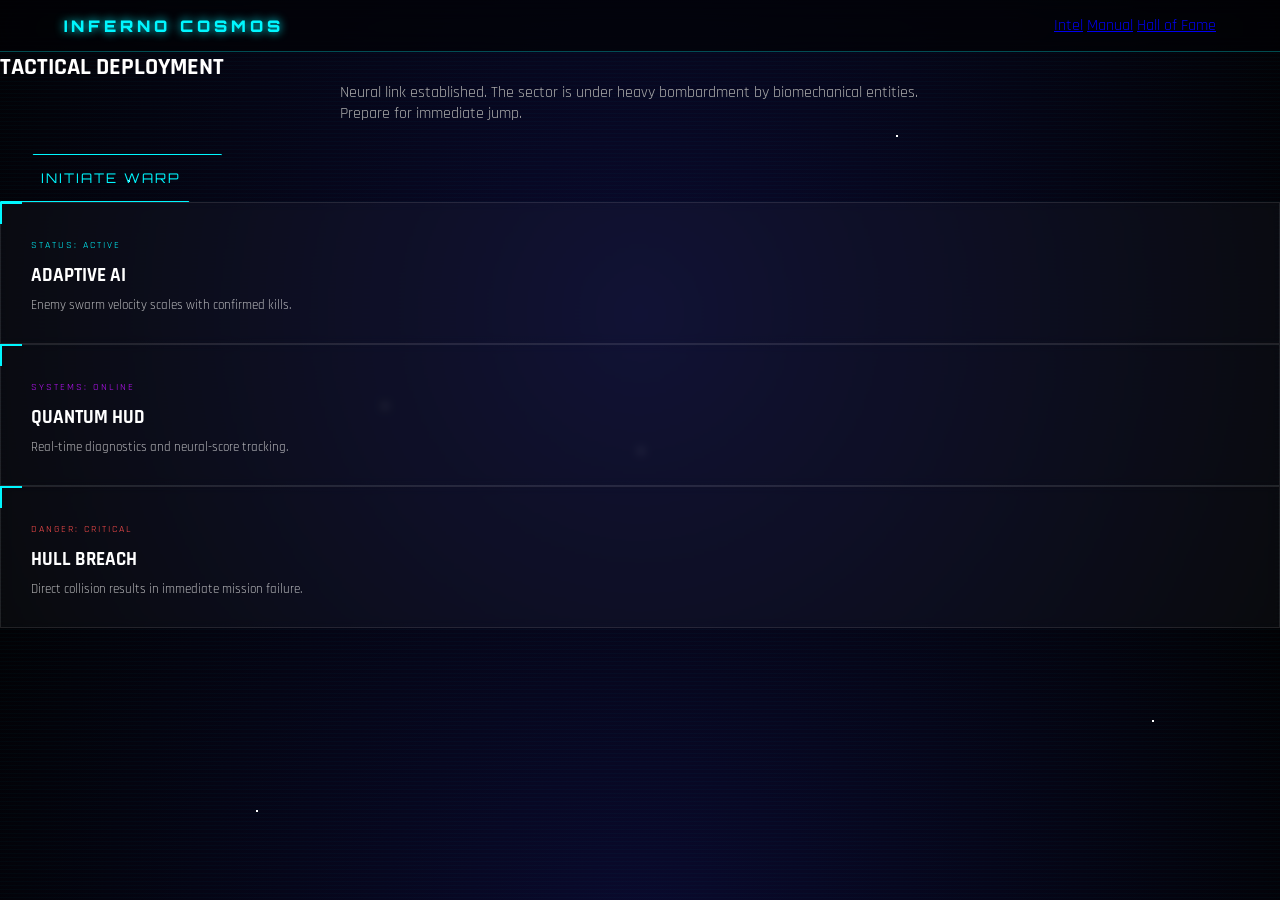
==== commit 2410cb72: "Update index.html" ====
--- a/index.html
+++ b/index.html
@@ -3,7 +3,7 @@
 <head>
     <meta charset="UTF-8">
     <meta name="viewport" content="width=device-width, initial-scale=1.0">
-    <title>INFERNO COSMOS | Home</title>
+    <title>INFERNO COSMOS | Command Center</title>
     <link rel="stylesheet" href="style.css">
 </head>
 <body>
@@ -14,33 +14,42 @@
         <div class="logo">INFERNO COSMOS</div>
         <div class="nav-links">
             <a href="about.html">Intel</a>
-            <a href="score.html">Scores</a>
             <a href="controls.html">Manual</a>
+            <a href="score.html">Hall of Fame</a>
         </div>
     </nav>
 
-    <main class="hero">
-        <h1 class="glitch-text">TACTICAL DEPLOYMENT</h1>
-        <p class="sub-text">Neural links synchronized. Sector 7 is under biomechanical siege.</p>
-        
-        <div class="jet-preview"></div>
+    <section class="hero">
+        <div class="hero-content">
+            <h1 class="glitch-text">TACTICAL DEPLOYMENT</h1>
+            <p style="color: #aaa; max-width: 600px; margin: 0 auto 30px;">
+                Neural link established. The sector is under heavy bombardment by biomechanical entities. Prepare for immediate jump.
+            </p>
+            
+            <div class="jet-preview"></div>
 
-        <a href="Game.html"><button class="cta-btn">Initialize Mission</button></a>
+            <a href="game.html" style="text-decoration: none;">
+                <button class="cta-btn">INITIATE WARP</button>
+            </a>
+        </div>
 
         <div class="card-container">
             <div class="card">
-                <h3>Adaptive AI</h3>
-                <p>Enemy frequency and velocity scale with pilot skill.</p>
+                <span style="color: var(--neon-cyan); font-size: 10px; letter-spacing: 2px;">STATUS: ACTIVE</span>
+                <h3 style="margin: 10px 0;">ADAPTIVE AI</h3>
+                <p style="font-size: 13px; opacity: 0.7;">Enemy swarm velocity scales with confirmed kills.</p>
             </div>
             <div class="card purple">
-                <h3>Holo-HUD</h3>
-                <p>Real-time hull integrity and tactical diagnostics.</p>
+                <span style="color: var(--neon-purple); font-size: 10px; letter-spacing: 2px;">SYSTEMS: ONLINE</span>
+                <h3 style="margin: 10px 0;">QUANTUM HUD</h3>
+                <p style="font-size: 13px; opacity: 0.7;">Real-time diagnostics and neural-score tracking.</p>
             </div>
             <div class="card red">
-                <h3>Zero Tolerance</h3>
-                <p>Critical impact leads to total mission failure.</p>
+                <span style="color: var(--neon-red); font-size: 10px; letter-spacing: 2px;">DANGER: CRITICAL</span>
+                <h3 style="margin: 10px 0;">HULL BREACH</h3>
+                <p style="font-size: 13px; opacity: 0.7;">Direct collision results in immediate mission failure.</p>
             </div>
         </div>
-    </main>
+    </section>
 </body>
 </html>
--- a/style.css
+++ b/style.css
@@ -5,69 +5,104 @@
   --neon-purple: #bc13fe;
   --neon-red: #ff4d4d;
   --bg-dark: #020205;
+  --card-glass: rgba(255, 255, 255, 0.03);
 }
 
-* { margin: 0; padding: 0; box-sizing: border-box; }
+* { margin: 0; padding: 0; box-sizing: border-box; cursor: default; }
 
 body {
   background: var(--bg-dark);
   color: white;
   font-family: 'Rajdhani', sans-serif;
-  overflow: hidden;
+  overflow-x: hidden;
+  /* Dynamic radial glow that follows the theme */
+  background: radial-gradient(circle at 50% 50%, #0a0a2e 0%, #020205 100%);
 }
 
-/* 🌌 SPACE EFFECTS */
-.stars {
-  position: fixed; top: 0; left: 0; width: 100%; height: 100%;
-  background: #000 url('https://www.transparenttextures.com/patterns/stardust.png') repeat;
-  z-index: -2;
+/* ✨ ADVANCED PROCEDURAL STARFIELD */
+body::before {
+  content: "";
+  position: fixed;
+  width: 2px; height: 2px;
+  background: transparent;
+  /* Creates 100s of stars using shadow-box alone */
+  box-shadow: 10vw 20vh #fff, 30vw 45vh #fff, 70vw 15vh #fff, 90vw 80vh #fff, 20vw 90vh #fff, 50vw 50vh #fff;
+  animation: twinkle 5s infinite;
 }
 
+@keyframes twinkle {
+  0%, 100% { opacity: 0.3; }
+  50% { opacity: 1; }
+}
+
+/* 🚀 HYPERSPACE OVERLAY */
 .warp-drive {
   position: fixed; top: 0; left: 0; width: 100%; height: 100%;
-  background: transparent url('https://www.transparenttextures.com/patterns/white-diamond.png') repeat;
-  opacity: 0.05; z-index: -1;
-  animation: warp 8s linear infinite;
+  background: repeating-linear-gradient(0deg, transparent 0, transparent 2px, rgba(0, 247, 255, 0.05) 3px, transparent 3px);
+  background-size: 100% 4px;
+  z-index: -1;
+  animation: moveWarp 20s linear infinite;
 }
 
-@keyframes warp {
-  from { transform: scale(1) translateY(-1000px); }
-  to { transform: scale(1.2) translateY(1000px); }
+@keyframes moveWarp { from { background-position: 0 0; } to { background-position: 0 1000px; } }
+
+/* 💎 GLASS-MORPHISM NAVBAR */
+.navbar {
+  display: flex; justify-content: space-between; align-items: center;
+  padding: 15px 5%;
+  background: rgba(2, 2, 5, 0.7);
+  backdrop-filter: blur(15px);
+  border-bottom: 1px solid rgba(0, 247, 255, 0.3);
+  position: sticky; top: 0; z-index: 1000;
 }
 
-.navbar {
-  display: flex; justify-content: space-between; align-items: center;
-  padding: 15px 5%; background: rgba(0, 0, 0, 0.8);
-  backdrop-filter: blur(15px); border-bottom: 2px solid var(--neon-cyan);
+.logo { 
+  font-family: 'Orbitron'; font-weight: 900; color: var(--neon-cyan); 
+  letter-spacing: 4px; text-shadow: 0 0 10px var(--neon-cyan);
 }
 
-.logo {
-  font-family: 'Orbitron'; font-weight: 900; color: var(--neon-cyan);
-  text-shadow: 0 0 15px var(--neon-cyan); letter-spacing: 4px;
+/* 💠 CYBER BUTTONS */
+.cta-btn {
+  background: transparent; color: var(--neon-cyan); 
+  border: 1px solid var(--neon-cyan);
+  padding: 15px 40px; font-family: 'Orbitron'; 
+  text-transform: uppercase; letter-spacing: 2px;
+  position: relative; overflow: hidden;
+  clip-path: polygon(15% 0, 100% 0, 85% 100%, 0 100%);
+  transition: 0.4s cubic-bezier(0.2, 1, 0.3, 1);
 }
 
-.hero { padding: 80px 5%; text-align: center; }
-
-.jet-preview {
-  width: 60px; height: 60px; margin: 40px auto;
-  background: white; clip-path: polygon(50% 0%, 100% 100%, 50% 80%, 0% 100%);
-  filter: drop-shadow(0 0 20px var(--neon-cyan));
-  animation: float 3s ease-in-out infinite;
+.cta-btn::before {
+  content: ""; position: absolute; top: 0; left: -100%; width: 100%; height: 100%;
+  background: linear-gradient(90deg, transparent, rgba(0, 247, 255, 0.4), transparent);
+  transition: 0.5s;
 }
 
-@keyframes float { 0%, 100% { transform: translateY(0) rotate(0deg); } 50% { transform: translateY(-20px) rotate(5deg); } }
+.cta-btn:hover::before { left: 100%; }
 
-.cta-btn {
-  background: rgba(0, 247, 255, 0.1); color: var(--neon-cyan);
-  border: 1px solid var(--neon-cyan); padding: 15px 40px;
-  font-family: 'Orbitron'; cursor: pointer; transition: 0.3s;
-  clip-path: polygon(10% 0, 100% 0, 90% 100%, 0 100%);
+.cta-btn:hover {
+  background: rgba(0, 247, 255, 0.1);
+  box-shadow: 0 0 20px var(--neon-cyan);
+  transform: scale(1.05);
 }
 
-.cta-btn:hover { background: var(--neon-cyan); color: #000; box-shadow: 0 0 30px var(--neon-cyan); }
+/* 📱 ADVANCED CARDS */
+.card {
+  background: var(--card-glass);
+  backdrop-filter: blur(5px);
+  border: 1px solid rgba(255, 255, 255, 0.1);
+  padding: 30px;
+  position: relative;
+  transition: 0.3s;
+}
 
-.card-container { display: flex; gap: 20px; justify-content: center; margin-top: 60px; flex-wrap: wrap; }
-.card {
-  background: rgba(255,255,255,0.05); border-left: 4px solid var(--neon-cyan);
-  padding: 20px; width: 260px; text-align: left; backdrop-filter: blur(10px);
+.card::after {
+  content: ""; position: absolute; top: -1px; left: -1px; width: 20px; height: 20px;
+  border-top: 2px solid var(--neon-cyan); border-left: 2px solid var(--neon-cyan);
 }
+
+.card:hover {
+  background: rgba(0, 247, 255, 0.05);
+  transform: translateY(-5px);
+  border-color: var(--neon-cyan);
+}
